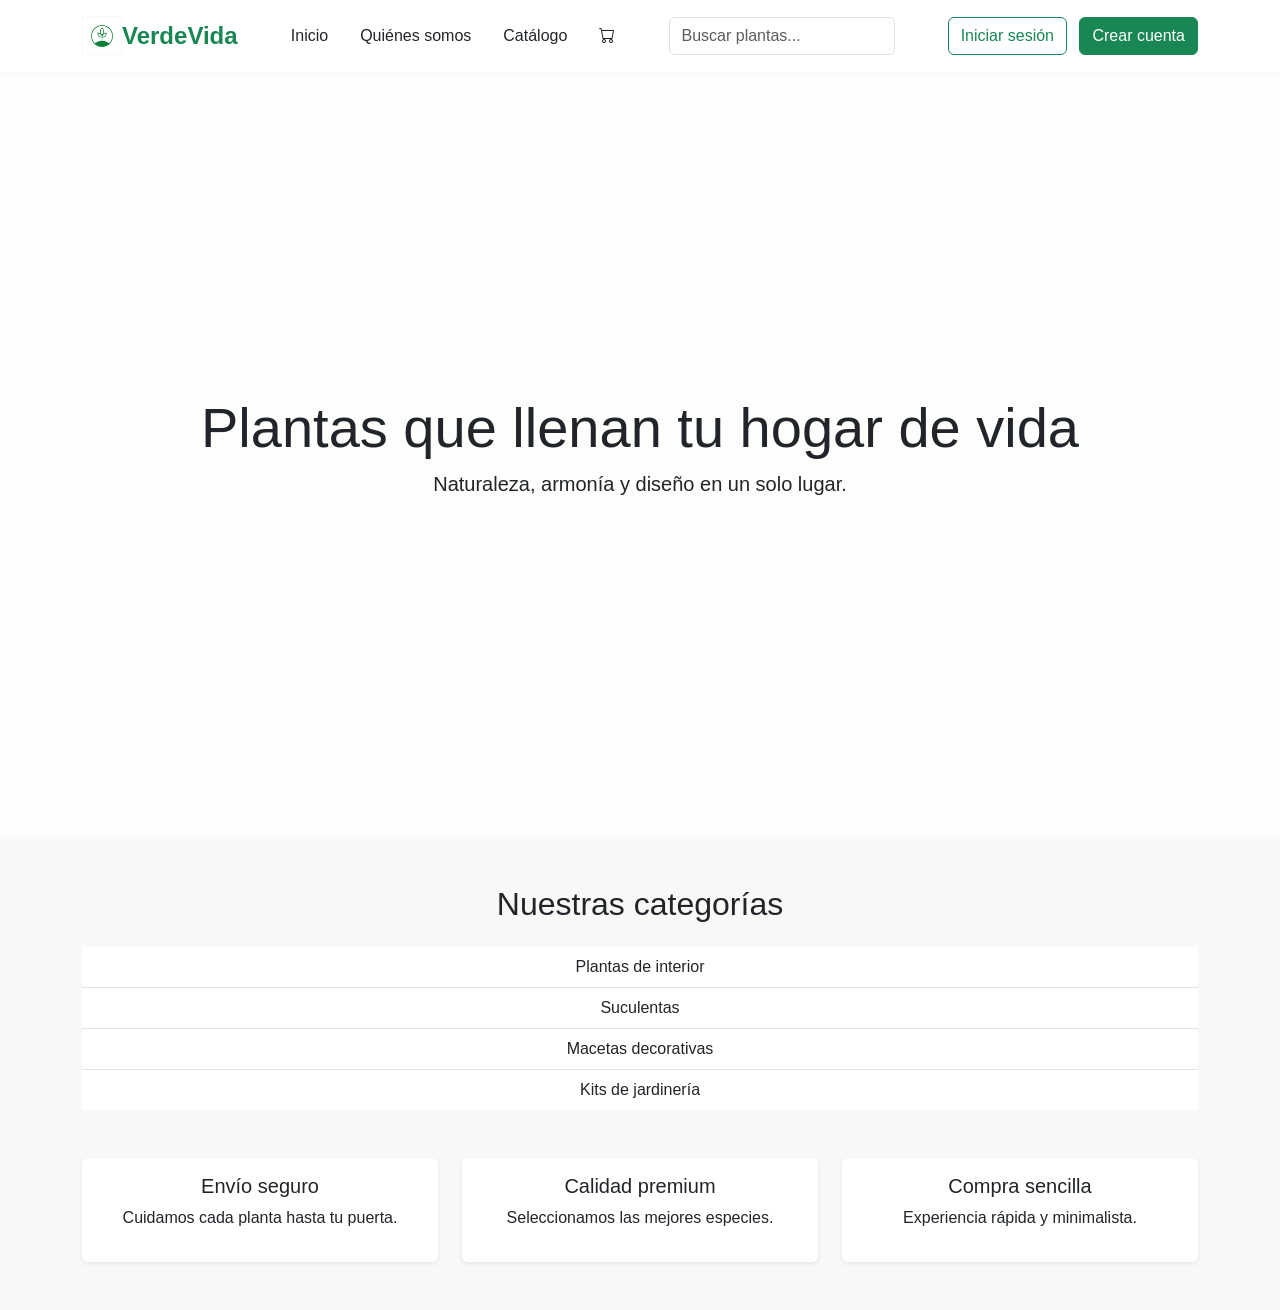
==== index.html @ 6582e389 "Update welcome message in modal body" ====
<!DOCTYPE html>
<html lang="es">
<head>
    <meta charset="UTF-8">
    <title>VerdeVida - Plantas que transforman espacios</title>
    <meta name="viewport" content="width=device-width, initial-scale=1.0">

    <!-- Bootstrap -->
    <link href="https://cdn.jsdelivr.net/npm/bootstrap@5.3.3/dist/css/bootstrap.min.css" rel="stylesheet">

    <!-- Bootstrap Icons -->
    <link rel="stylesheet" href="https://cdn.jsdelivr.net/npm/bootstrap-icons@1.11.3/font/bootstrap-icons.css">

    <!-- CSS -->
    <link rel="stylesheet" href="assets/styles.css">
</head>

<body>

<header class="p-3 bg-white shadow-sm">
  <div class="container">
    <div class="d-flex flex-wrap align-items-center justify-content-center justify-content-lg-between">

      <!-- Logo -->
      <a href="index.html" class="d-flex align-items-center mb-2 mb-lg-0 text-decoration-none">
         <img src="imagenes/logo.png" alt="Logo VerdeVida" width="40" height="40"> <!--este es opcional, se puede quedar solo con el nombre de la tienda-->
         <span class="fs-4 fw-semibold text-success"> VerdeVida</span> 
       
      </a>

      <!-- Menu UL LI -->
      <nav>
        <ul class="nav col-12 col-lg-auto mb-2 justify-content-center mb-md-0">
          <li><a href="index.html" class="nav-link px-3 text-dark">Inicio</a></li>
          <li><a href="quienes.html" class="nav-link px-3 text-dark">Quiénes somos</a></li>
          <li><a href="catalogo.html" class="nav-link px-3 text-dark">Catálogo</a></li>
          <li class="nav-item"> <a class="nav-link text-dark" href="carrito.html"> <i class="bi bi-cart "></i> </a></li>
        </ul>
      </nav>

      <!-- Buscador -->
      <form class="col-12 col-lg-auto mb-3 mb-lg-0 me-lg-3" role="search">
        <input type="search" 
               class="form-control" 
               placeholder="Buscar plantas..." 
               aria-label="Search">
      </form>

      <!-- Botones -->
      <div class="text-end">
        <a href="registro.html" class="btn btn-outline-success me-2">Iniciar sesión</a>
        <a href="registro.html" class="btn btn-success">Crear cuenta</a>
      </div>

    </div>
</header>


<main>

<section id="hero" class="d-flex align-items-center text-center">
    <div class="container">
        <h1 class="display-4 fw-light">Plantas que llenan tu hogar de vida</h1>
        <p class="lead">Naturaleza, armonía y diseño en un solo lugar.</p>
        <p id="mensaje" class="fw-semibold text-success"></p>
    </div>
</section>

<section class="container my-5">
    <h2 class="text-center mb-4">Nuestras categorías</h2>

    <ul class="list-group list-group-flush text-center">
        <li class="list-group-item">Plantas de interior</li>
        <li class="list-group-item">Suculentas</li>
        <li class="list-group-item">Macetas decorativas</li>
        <li class="list-group-item">Kits de jardinería</li>
    </ul>
</section>

<section class="container my-5">
    <div class="row text-center">

        <div class="col-md-4">
            <div class="card border-0 shadow-sm p-3">
                <h5>Envío seguro</h5>
                <p>Cuidamos cada planta hasta tu puerta.</p>
            </div>
        </div>

        <div class="col-md-4">
            <div class="card border-0 shadow-sm p-3">
                <h5>Calidad premium</h5>
                <p>Seleccionamos las mejores especies.</p>
            </div>
        </div>

        <div class="col-md-4">
            <div class="card border-0 shadow-sm p-3">
                <h5>Compra sencilla</h5>
                <p>Experiencia rápida y minimalista.</p>
            </div>
        </div>

    </div>
</section>

</main>
    <!-- Terminos: si no acepta no puede continuar :)-->
<div class="modal fade" id="modalTerminos" data-bs-backdrop="static" data-bs-keyboard="false" tabindex="-1">
  <div class="modal-dialog modal-dialog-centered">
    <div class="modal-content">

      <div class="modal-header">
        <h5 class="modal-title">Términos y condiciones</h5>
      </div>

      <div class="modal-body">
        <p>
          Bienvenid@ a nuestra pagina, para continuar navegando en VerdeVida debes aceptar
          nuestros términos y condiciones.
        </p>

        <div class="form-check">
          <input class="form-check-input" type="checkbox" id="aceptarTerminos">
          <label class="form-check-label">
            Acepto los términos y condiciones
          </label>
        </div>
      </div>

      <div class="modal-footer">
        <button id="btnAceptar" class="btn btn-success" disabled>
          Aceptar
        </button>
      </div>

    </div>
  </div>
</div>

<script src="https://cdn.jsdelivr.net/npm/bootstrap@5.3.3/dist/js/bootstrap.bundle.min.js"></script>
<script src="assets/script.js"></script>
</body>
</html>
---- assets/styles.css ----
body {
    font-family: 'Segoe UI', sans-serif;
    background-color: #f8f9f6;
}

#hero {
    height: 85vh;
    background: linear-gradient(rgba(255,255,255,0.7), rgba(255,255,255,0.7)),
    url('../img/plantas-banner.jpg');
    background-size: cover;
    background-position: center;
}

/* Hero 2*/
.hero-secundario {
    height: 60vh;
    background: linear-gradient(rgba(255,255,255,0.8), rgba(255,255,255,0.8)),
    url('../img/plantas-banner.jpg');
    background-size: cover;
    background-position: center;
}

/* Animación suave para mostrar texto */
.oculto {
    display: none;
    transition: all 0.4s ease-in-out;
}

/* Hover tarjetas */
.valor-card {
    transition: transform 0.3s ease, box-shadow 0.3s ease;
}

.valor-card:hover {
    transform: translateY(-8px);
    box-shadow: 0 10px 25px rgba(0,0,0,0.1);
}
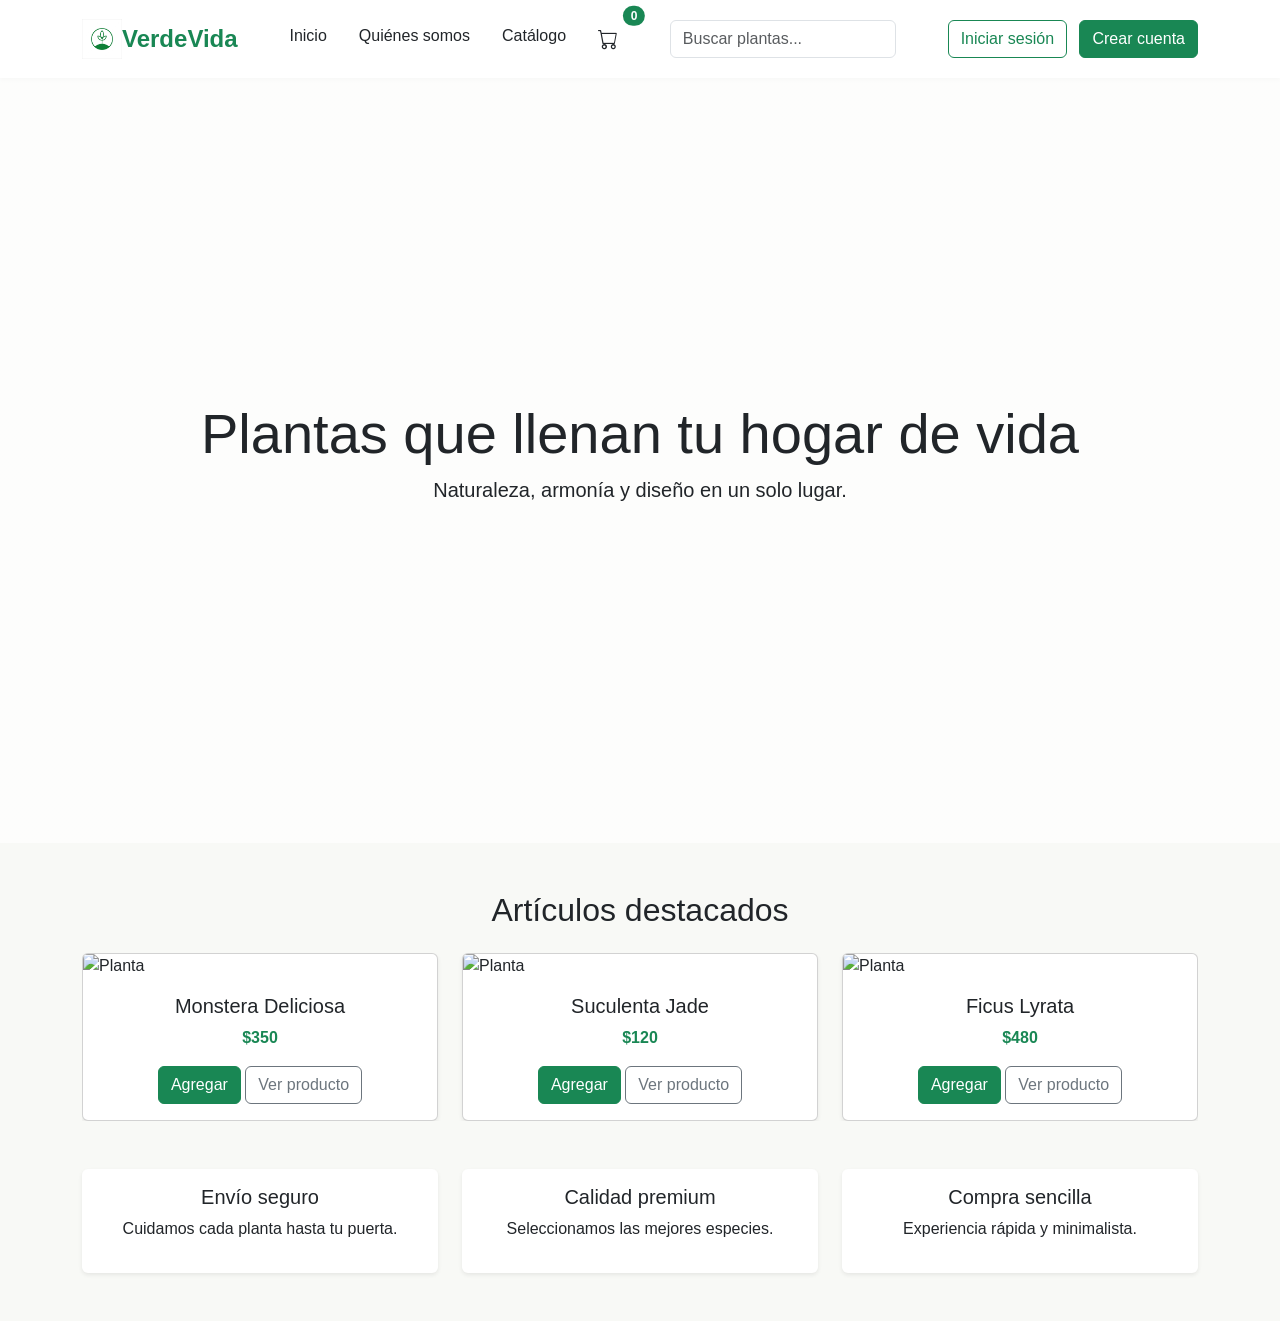
==== commit 79a583f1: "Add carousel for featured products in index.html" ====
--- a/index.html
+++ b/index.html
@@ -34,7 +34,15 @@
           <li><a href="index.html" class="nav-link px-3 text-dark">Inicio</a></li>
           <li><a href="quienes.html" class="nav-link px-3 text-dark">Quiénes somos</a></li>
           <li><a href="catalogo.html" class="nav-link px-3 text-dark">Catálogo</a></li>
-          <li class="nav-item"> <a class="nav-link text-dark" href="carrito.html"> <i class="bi bi-cart "></i> </a></li>
+          <li class="nav-item">
+  <a class="nav-link text-dark position-relative" href="carrito.html">
+    <i id="iconoCarrito" class="bi bi-cart fs-5"></i>
+    <span id="contadorCarrito"
+          class="position-absolute top-0 start-100 translate-middle badge rounded-pill bg-success">
+      0
+    </span>
+  </a>
+</li>
         </ul>
       </nav>
 
@@ -67,14 +75,65 @@
 </section>
 
 <section class="container my-5">
-    <h2 class="text-center mb-4">Nuestras categorías</h2>
-
-    <ul class="list-group list-group-flush text-center">
-        <li class="list-group-item">Plantas de interior</li>
-        <li class="list-group-item">Suculentas</li>
-        <li class="list-group-item">Macetas decorativas</li>
-        <li class="list-group-item">Kits de jardinería</li>
-    </ul>
+  <h2 class="text-center mb-4">Artículos destacados</h2>
+
+  <div id="carouselProductos" class="carousel slide" data-bs-ride="carousel">
+    <div class="carousel-inner">
+
+      <!-- SLIDE 1 -->
+      <div class="carousel-item active">
+        <div class="row justify-content-center">
+
+          <div class="col-md-4">
+            <div class="card shadow-sm h-100">
+              <img src="img/planta1.jpg" class="card-img-top" alt="Planta">
+              <div class="card-body text-center">
+                <h5 class="card-title">Monstera Deliciosa</h5>
+                <p class="text-success fw-bold">$350</p>
+                <button class="btn btn-success btn-agregar">Agregar</button>
+                <button class="btn btn-outline-secondary">Ver producto</button>
+              </div>
+            </div>
+          </div>
+
+          <div class="col-md-4">
+            <div class="card shadow-sm h-100">
+              <img src="img/planta2.jpg" class="card-img-top" alt="Planta">
+              <div class="card-body text-center">
+                <h5 class="card-title">Suculenta Jade</h5>
+                <p class="text-success fw-bold">$120</p>
+                <button class="btn btn-success btn-agregar">Agregar</button>
+                <button class="btn btn-outline-secondary">Ver producto</button>
+              </div>
+            </div>
+          </div>
+
+          <div class="col-md-4">
+            <div class="card shadow-sm h-100">
+              <img src="img/planta3.jpg" class="card-img-top" alt="Planta">
+              <div class="card-body text-center">
+                <h5 class="card-title">Ficus Lyrata</h5>
+                <p class="text-success fw-bold">$480</p>
+                <button class="btn btn-success btn-agregar">Agregar</button>
+                <button class="btn btn-outline-secondary">Ver producto</button>
+              </div>
+            </div>
+          </div>
+
+        </div>
+      </div>
+
+    </div>
+
+    <!-- Controles -->
+    <button class="carousel-control-prev" type="button" data-bs-target="#carouselProductos" data-bs-slide="prev">
+      <span class="carousel-control-prev-icon"></span>
+    </button>
+    <button class="carousel-control-next" type="button" data-bs-target="#carouselProductos" data-bs-slide="next">
+      <span class="carousel-control-next-icon"></span>
+    </button>
+
+  </div>
 </section>
 
 <section class="container my-5">
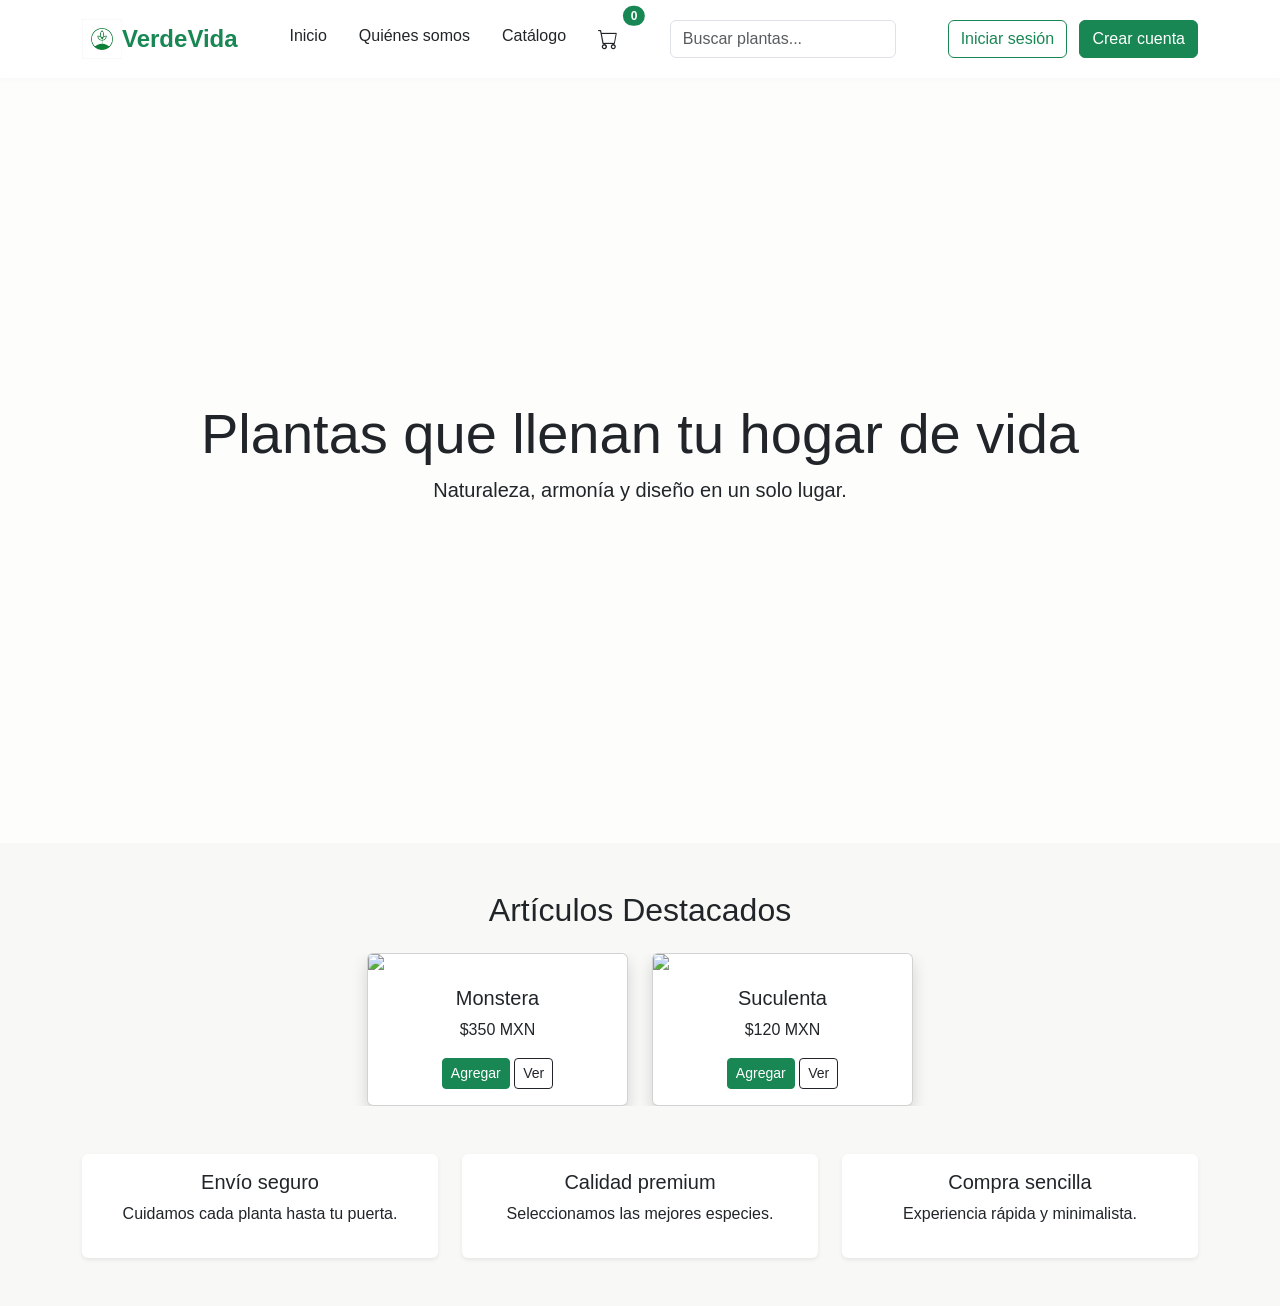
==== commit 70486773: "Update product titles and prices in index.html" ====
--- a/index.html
+++ b/index.html
@@ -75,64 +75,74 @@
 </section>
 
 <section class="container my-5">
-  <h2 class="text-center mb-4">Artículos destacados</h2>
-
-  <div id="carouselProductos" class="carousel slide" data-bs-ride="carousel">
+  <h2 class="text-center mb-4">Artículos Destacados</h2>
+
+  <div id="carouselProductos" class="carousel slide" data-bs-ride="carousel" data-bs-interval="2500">
     <div class="carousel-inner">
 
-      <!-- SLIDE 1 -->
+      <!-- Slide 1 -->
       <div class="carousel-item active">
         <div class="row justify-content-center">
 
-          <div class="col-md-4">
-            <div class="card shadow-sm h-100">
-              <img src="img/planta1.jpg" class="card-img-top" alt="Planta">
-              <div class="card-body text-center">
-                <h5 class="card-title">Monstera Deliciosa</h5>
-                <p class="text-success fw-bold">$350</p>
-                <button class="btn btn-success btn-agregar">Agregar</button>
-                <button class="btn btn-outline-secondary">Ver producto</button>
-              </div>
-            </div>
-          </div>
-
-          <div class="col-md-4">
-            <div class="card shadow-sm h-100">
-              <img src="img/planta2.jpg" class="card-img-top" alt="Planta">
-              <div class="card-body text-center">
-                <h5 class="card-title">Suculenta Jade</h5>
-                <p class="text-success fw-bold">$120</p>
-                <button class="btn btn-success btn-agregar">Agregar</button>
-                <button class="btn btn-outline-secondary">Ver producto</button>
-              </div>
-            </div>
-          </div>
-
-          <div class="col-md-4">
-            <div class="card shadow-sm h-100">
-              <img src="img/planta3.jpg" class="card-img-top" alt="Planta">
-              <div class="card-body text-center">
-                <h5 class="card-title">Ficus Lyrata</h5>
-                <p class="text-success fw-bold">$480</p>
-                <button class="btn btn-success btn-agregar">Agregar</button>
-                <button class="btn btn-outline-secondary">Ver producto</button>
-              </div>
-            </div>
-          </div>
-
-        </div>
-      </div>
-
-    </div>
-
-    <!-- Controles -->
-    <button class="carousel-control-prev" type="button" data-bs-target="#carouselProductos" data-bs-slide="prev">
-      <span class="carousel-control-prev-icon"></span>
-    </button>
-    <button class="carousel-control-next" type="button" data-bs-target="#carouselProductos" data-bs-slide="next">
-      <span class="carousel-control-next-icon"></span>
-    </button>
-
+          <div class="col-md-3">
+            <div class="card shadow">
+              <img src="img/monstera.jpg" class="card-img-top">
+              <div class="card-body text-center">
+                <h5>Monstera</h5>
+                <p>$350 MXN</p>
+                <button class="btn btn-success btn-sm agregar-carrito">Agregar</button>
+                <button class="btn btn-outline-dark btn-sm">Ver</button>
+              </div>
+            </div>
+          </div>
+
+          <div class="col-md-3">
+            <div class="card shadow">
+              <img src="img/suculenta.jpg" class="card-img-top">
+              <div class="card-body text-center">
+                <h5>Suculenta</h5>
+                <p>$120 MXN</p>
+                <button class="btn btn-success btn-sm agregar-carrito">Agregar</button>
+                <button class="btn btn-outline-dark btn-sm">Ver</button>
+              </div>
+            </div>
+          </div>
+
+        </div>
+      </div>
+
+      <!-- Slide 2 -->
+      <div class="carousel-item">
+        <div class="row justify-content-center">
+
+          <div class="col-md-3">
+            <div class="card shadow">
+              <img src="img/maceta.jpg" class="card-img-top">
+              <div class="card-body text-center">
+                <h5>Maceta Decorativa</h5>
+                <p>$220 MXN</p>
+                <button class="btn btn-success btn-sm agregar-carrito">Agregar</button>
+                <button class="btn btn-outline-dark btn-sm">Ver</button>
+              </div>
+            </div>
+          </div>
+
+          <div class="col-md-3">
+            <div class="card shadow">
+              <img src="img/kit.jpg" class="card-img-top">
+              <div class="card-body text-center">
+                <h5>Kit Jardinería</h5>
+                <p>$480 MXN</p>
+                <button class="btn btn-success btn-sm agregar-carrito">Agregar</button>
+                <button class="btn btn-outline-dark btn-sm">Ver</button>
+              </div>
+            </div>
+          </div>
+
+        </div>
+      </div>
+
+    </div>
   </div>
 </section>
 
--- a/assets/styles.css
+++ b/assets/styles.css
@@ -36,3 +36,15 @@
     box-shadow: 0 10px 25px rgba(0,0,0,0.1);
 }
 
+/* Animación carrito */
+@keyframes shake {
+  0% { transform: translateX(0); }
+  25% { transform: translateX(-4px); }
+  50% { transform: translateX(4px); }
+  75% { transform: translateX(-4px); }
+  100% { transform: translateX(0); }
+}
+
+.shake {
+  animation: shake 0.4s ease;
+}
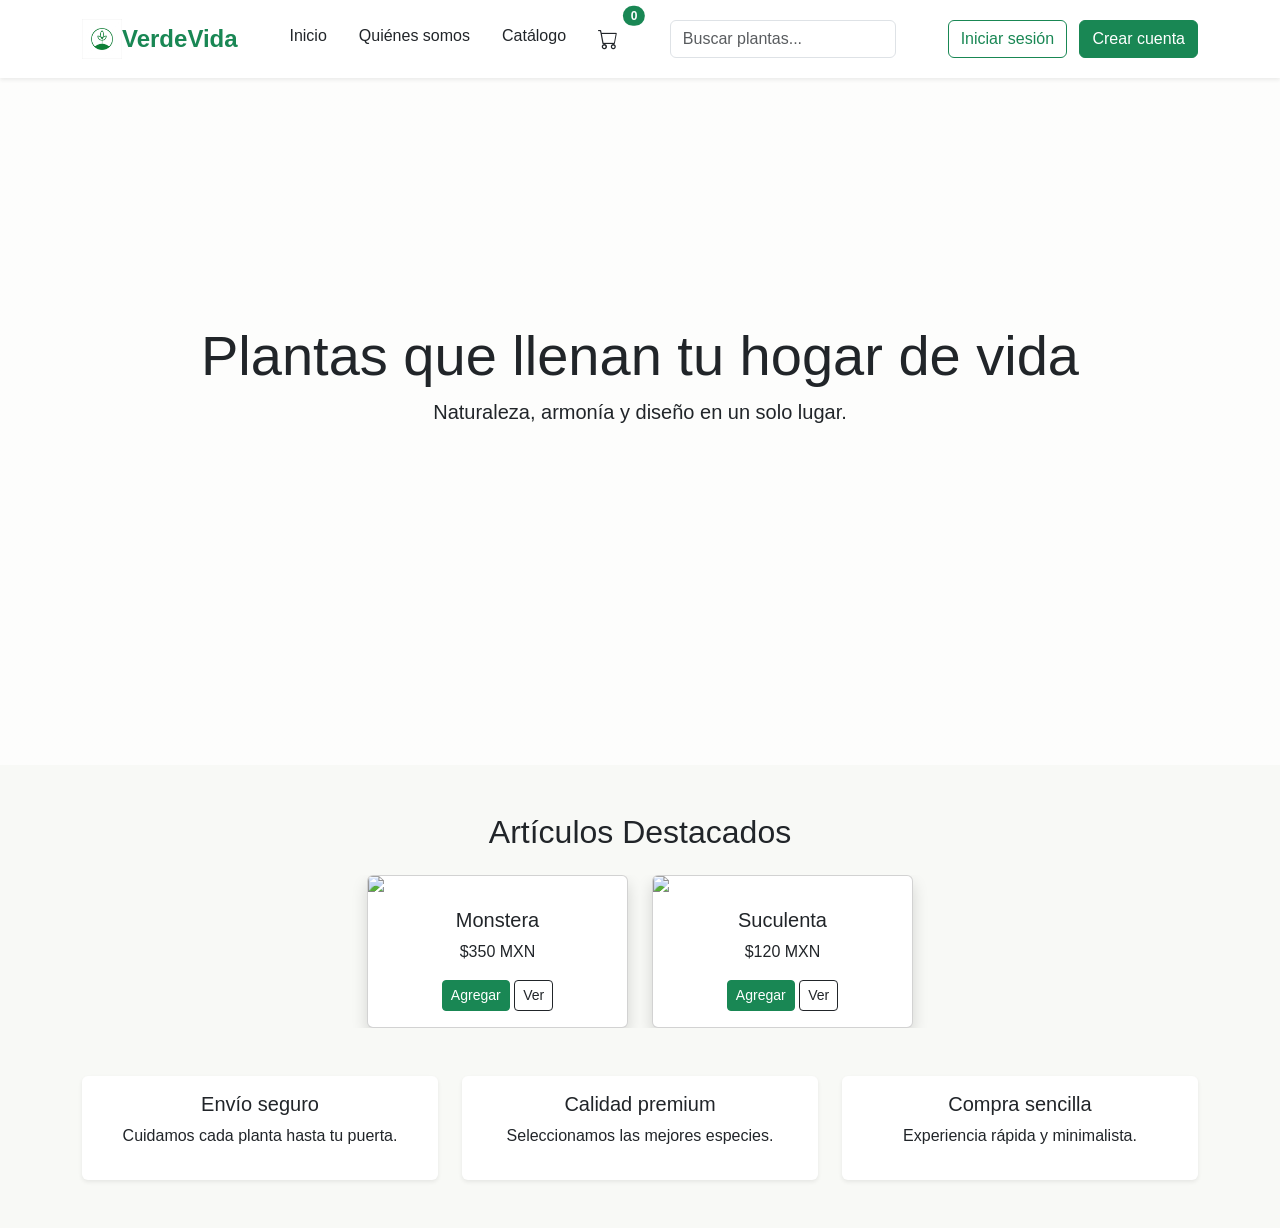
==== commit 39c42842: "Make header fixed-top for better navigation" ====
--- a/index.html
+++ b/index.html
@@ -17,7 +17,7 @@
 
 <body>
 
-<header class="p-3 bg-white shadow-sm">
+<header class="p-3 bg-white shadow-sm fixed-top">
   <div class="container">
     <div class="d-flex flex-wrap align-items-center justify-content-center justify-content-lg-between">
 
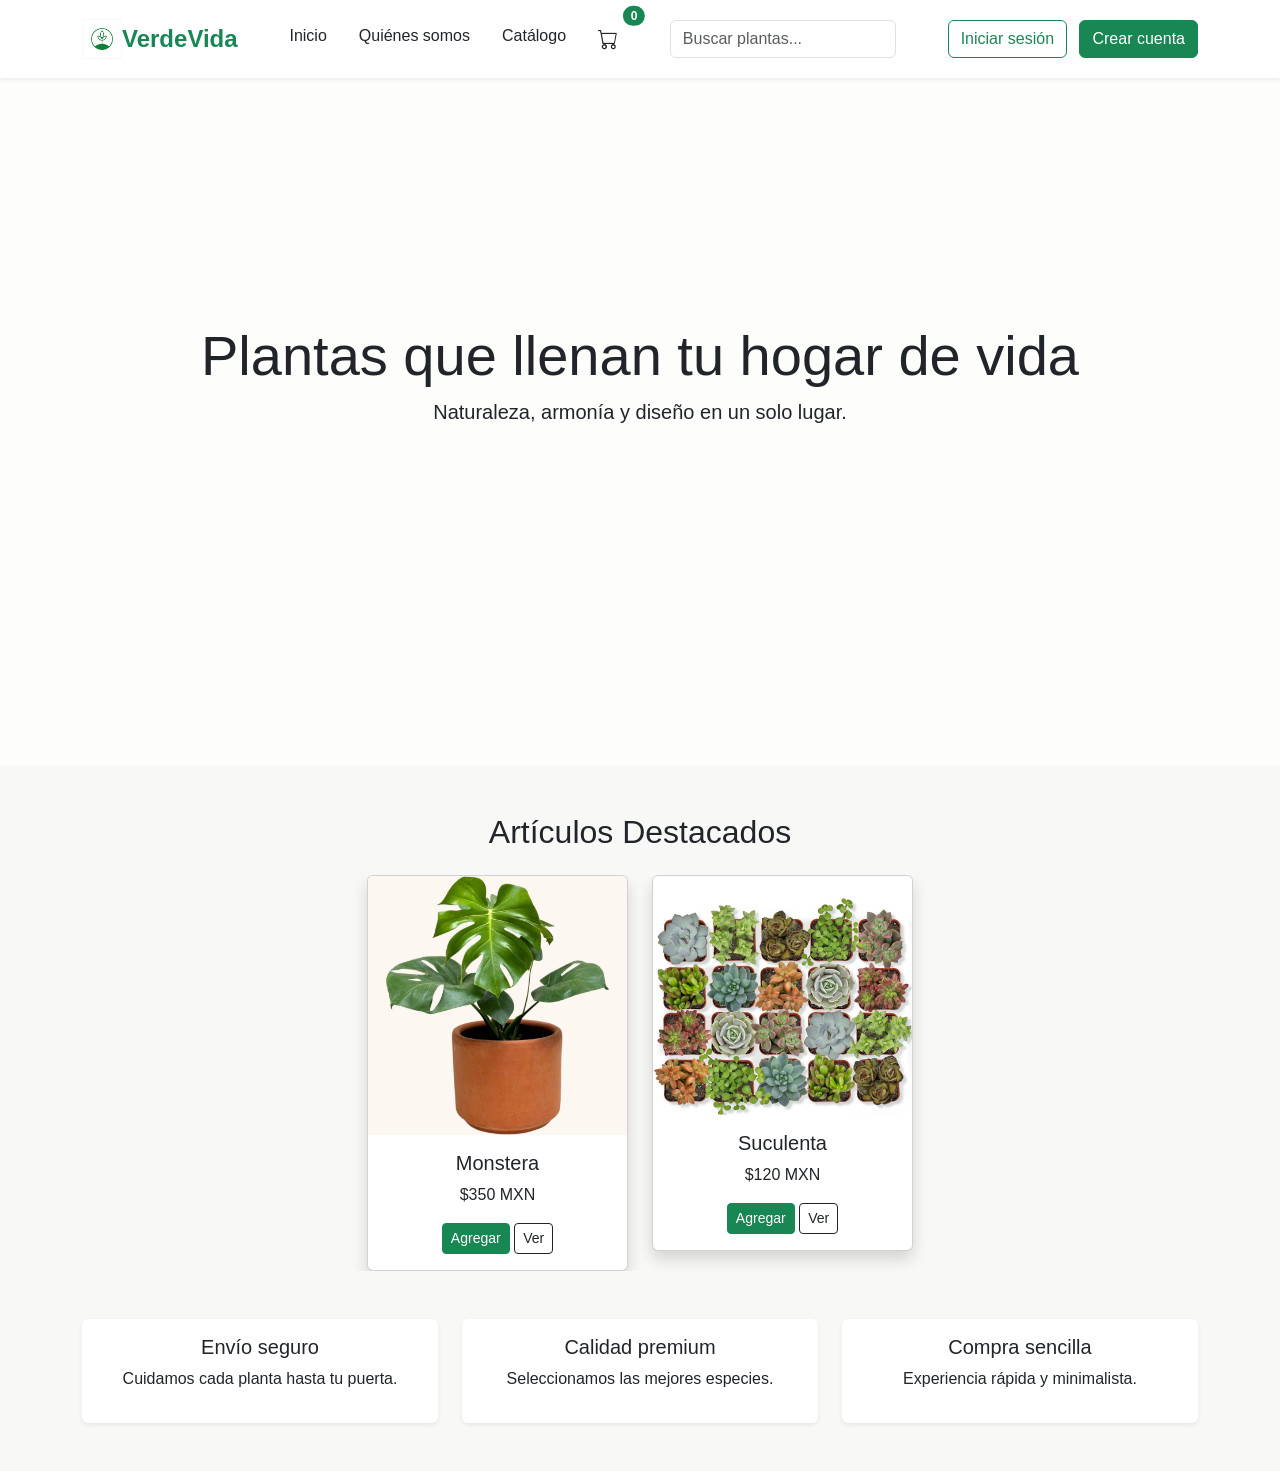
==== commit b8d74e1f: "Actualizar barra de busqueda en index" ====
--- a/index.html
+++ b/index.html
@@ -47,11 +47,13 @@
       </nav>
 
       <!-- Buscador -->
-      <form class="col-12 col-lg-auto mb-3 mb-lg-0 me-lg-3" role="search">
-        <input type="search" 
+      <form action="busqueda.html" method="get" class="col-12 col-lg-auto mb-3 mb-lg-0 me-lg-3" role="search">
+        <input type="search"
+               name="q" 
                class="form-control" 
                placeholder="Buscar plantas..." 
-               aria-label="Search">
+               aria-label="Search"
+               required>
       </form>
 
       <!-- Botones -->
@@ -77,7 +79,7 @@
 <section class="container my-5">
   <h2 class="text-center mb-4">Artículos Destacados</h2>
 
-  <div id="carouselProductos" class="carousel slide" data-bs-ride="carousel" data-bs-interval="2500">
+  <div id="carouselProductos" class="carousel slide" data-bs-ride="carousel" data-bs-interval="3500">
     <div class="carousel-inner">
 
       <!-- Slide 1 -->
@@ -86,7 +88,7 @@
 
           <div class="col-md-3">
             <div class="card shadow">
-              <img src="img/monstera.jpg" class="card-img-top">
+              <img src="imagenes/monstera.webp" class="card-img-top">
               <div class="card-body text-center">
                 <h5>Monstera</h5>
                 <p>$350 MXN</p>
@@ -98,7 +100,7 @@
 
           <div class="col-md-3">
             <div class="card shadow">
-              <img src="img/suculenta.jpg" class="card-img-top">
+              <img src="imagenes/suculenta.webp" class="card-img-top">
               <div class="card-body text-center">
                 <h5>Suculenta</h5>
                 <p>$120 MXN</p>
@@ -117,7 +119,7 @@
 
           <div class="col-md-3">
             <div class="card shadow">
-              <img src="img/maceta.jpg" class="card-img-top">
+              <img src="imagenes/maceta.jpg" class="card-img-top">
               <div class="card-body text-center">
                 <h5>Maceta Decorativa</h5>
                 <p>$220 MXN</p>
@@ -129,7 +131,7 @@
 
           <div class="col-md-3">
             <div class="card shadow">
-              <img src="img/kit.jpg" class="card-img-top">
+              <img src="imagenes/kit.jpg" class="card-img-top">
               <div class="card-body text-center">
                 <h5>Kit Jardinería</h5>
                 <p>$480 MXN</p>
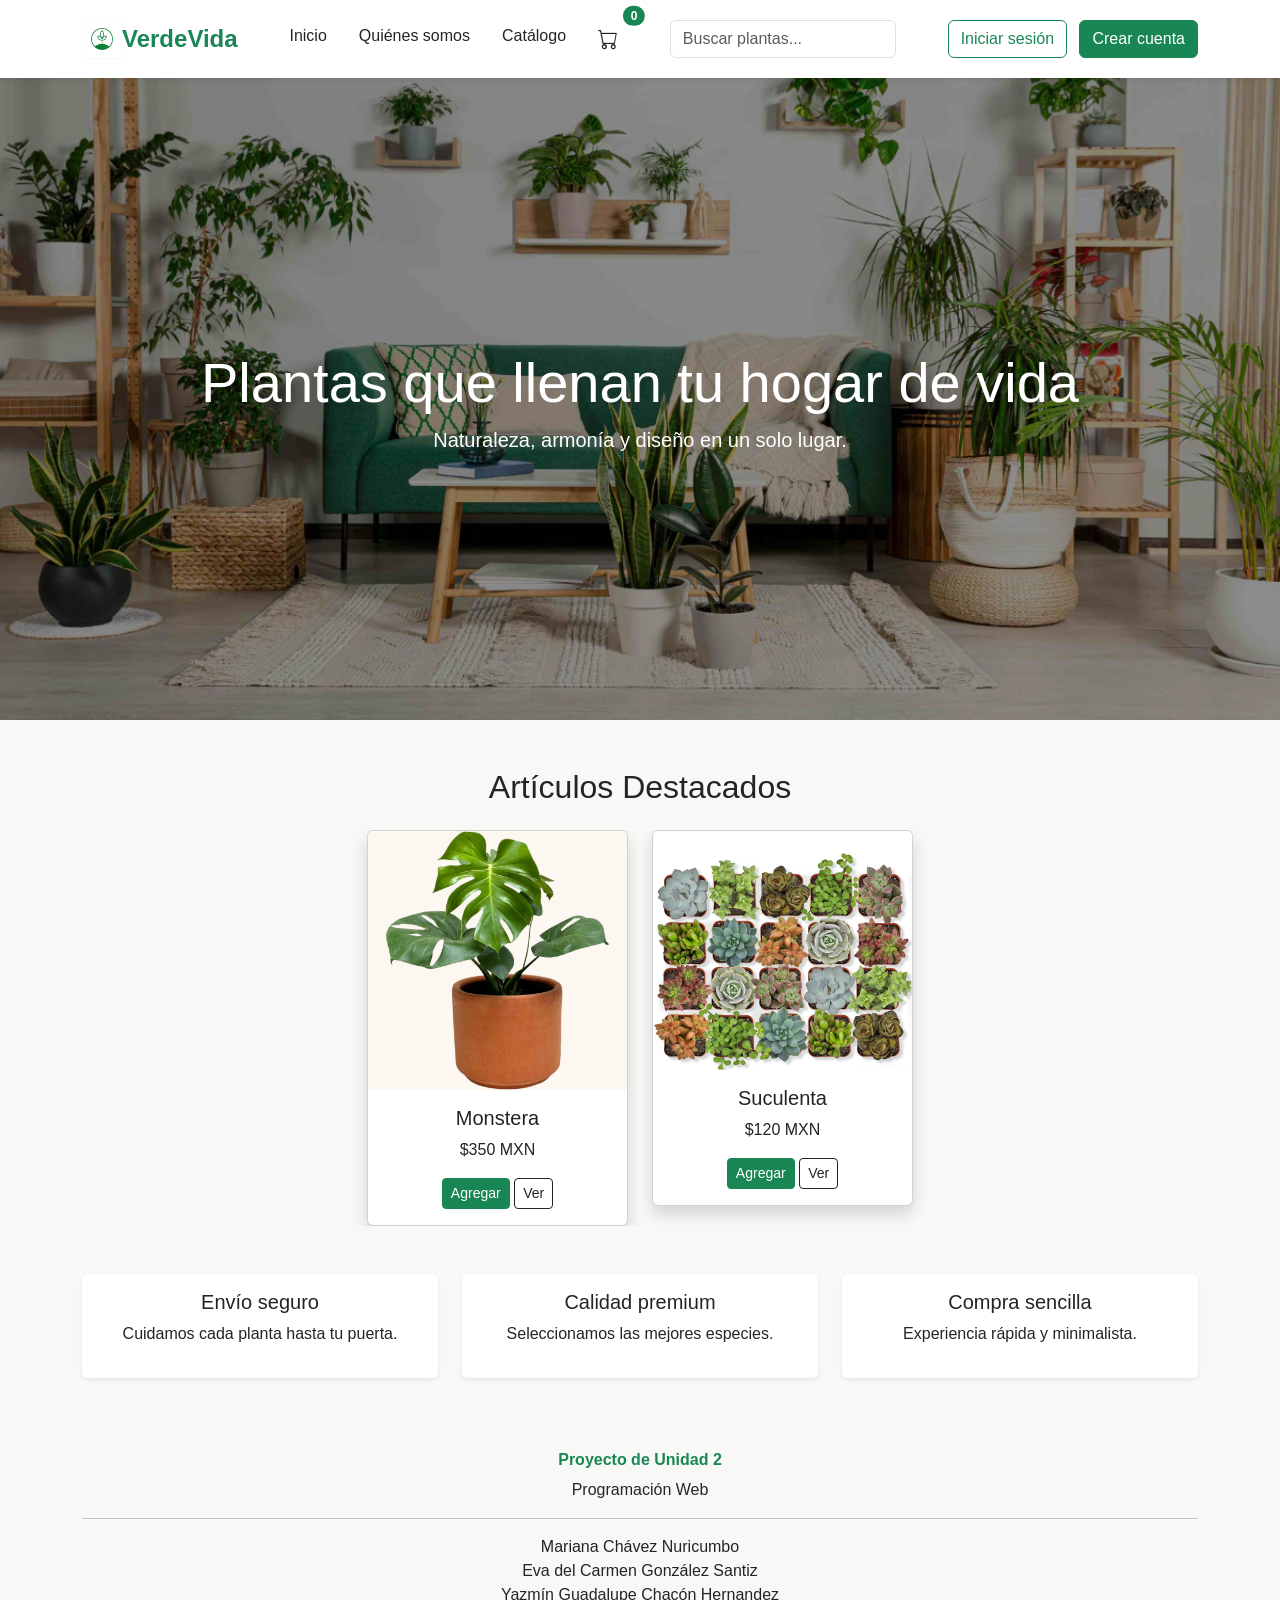
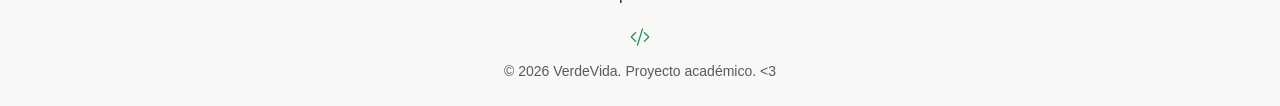
==== commit b3de619b: "Add footer with project information and authors Added footer section with project details and author" ====
--- a/index.html
+++ b/index.html
@@ -212,4 +212,28 @@
 <script src="https://cdn.jsdelivr.net/npm/bootstrap@5.3.3/dist/js/bootstrap.bundle.min.js"></script>
 <script src="assets/script.js"></script>
 </body>
+    <footer class="footer-index mt-5">
+  <div class="container text-center py-4">
+
+    <h6 class="fw-semibold text-success">Proyecto de Unidad 2</h6>
+    <p class="mb-1">Programación Web</p>
+
+    <hr class="footer-line">
+
+    <p class="mb-1 fw-light">
+      Mariana Chávez Nuricumbo <br>
+      Eva del Carmen González Santiz <br>
+      Yazmín Guadalupe Chacón Hernandez
+    </p>
+
+    <div class="mt-3">
+      <i class="bi bi-code-slash fs-5 text-success"></i>
+    </div>
+
+    <p class="small mt-2 mb-0 text-muted">
+      © 2026 VerdeVida. Proyecto académico. <3
+    </p>
+
+  </div>
+</footer>
 </html>
--- a/assets/styles.css
+++ b/assets/styles.css
@@ -4,20 +4,57 @@
 }
 
 #hero {
-    height: 85vh;
-    background: linear-gradient(rgba(255,255,255,0.7), rgba(255,255,255,0.7)),
-    url('../img/plantas-banner.jpg');
-    background-size: cover;
-    background-position: center;
+    min-height: 80vh;
+    display: flex;
+    align-items: center;
+    text-align: center;
+    padding-top: 100px; 
+    background: 
+        linear-gradient(rgba(0,0,0,0.45), rgba(0,0,0,0.45)),
+        url('../imagenes/plantas-banner.webp') center/cover no-repeat;
+    color: white;
 }
+
+#hero h1 {
+    opacity: 0;
+    animation: fadeUp 1.5s ease forwards;
+}
+
+#hero p {
+    opacity: 0;
+    animation: fadeUp 2s ease forwards;
+}
+
+@keyframes fadeUp {
+    from {
+        transform: translateY(30px);
+        opacity: 0;
+    }
+    to {
+        transform: translateY(0);
+        opacity: 1;
+    }
+}
+
 
 /* Hero 2*/
 .hero-secundario {
-    height: 60vh;
-    background: linear-gradient(rgba(255,255,255,0.8), rgba(255,255,255,0.8)),
-    url('../img/plantas-banner.jpg');
-    background-size: cover;
-    background-position: center;
+    min-height: 55vh;
+    display: flex;
+    align-items: center;
+    text-align: center;
+    padding-top: 120px; 
+    background:
+        linear-gradient(rgba(0,0,0,0.45), rgba(0,0,0,0.45)),
+        url('../imagenes/historia.jpg') center/cover no-repeat;
+
+    color: white;
+}
+
+.hero-secundario h1,
+.hero-secundario p {
+    opacity: 0;
+    animation: fadeUp 1.5s ease forwards;
 }
 
 /* Animación suave para mostrar texto */
